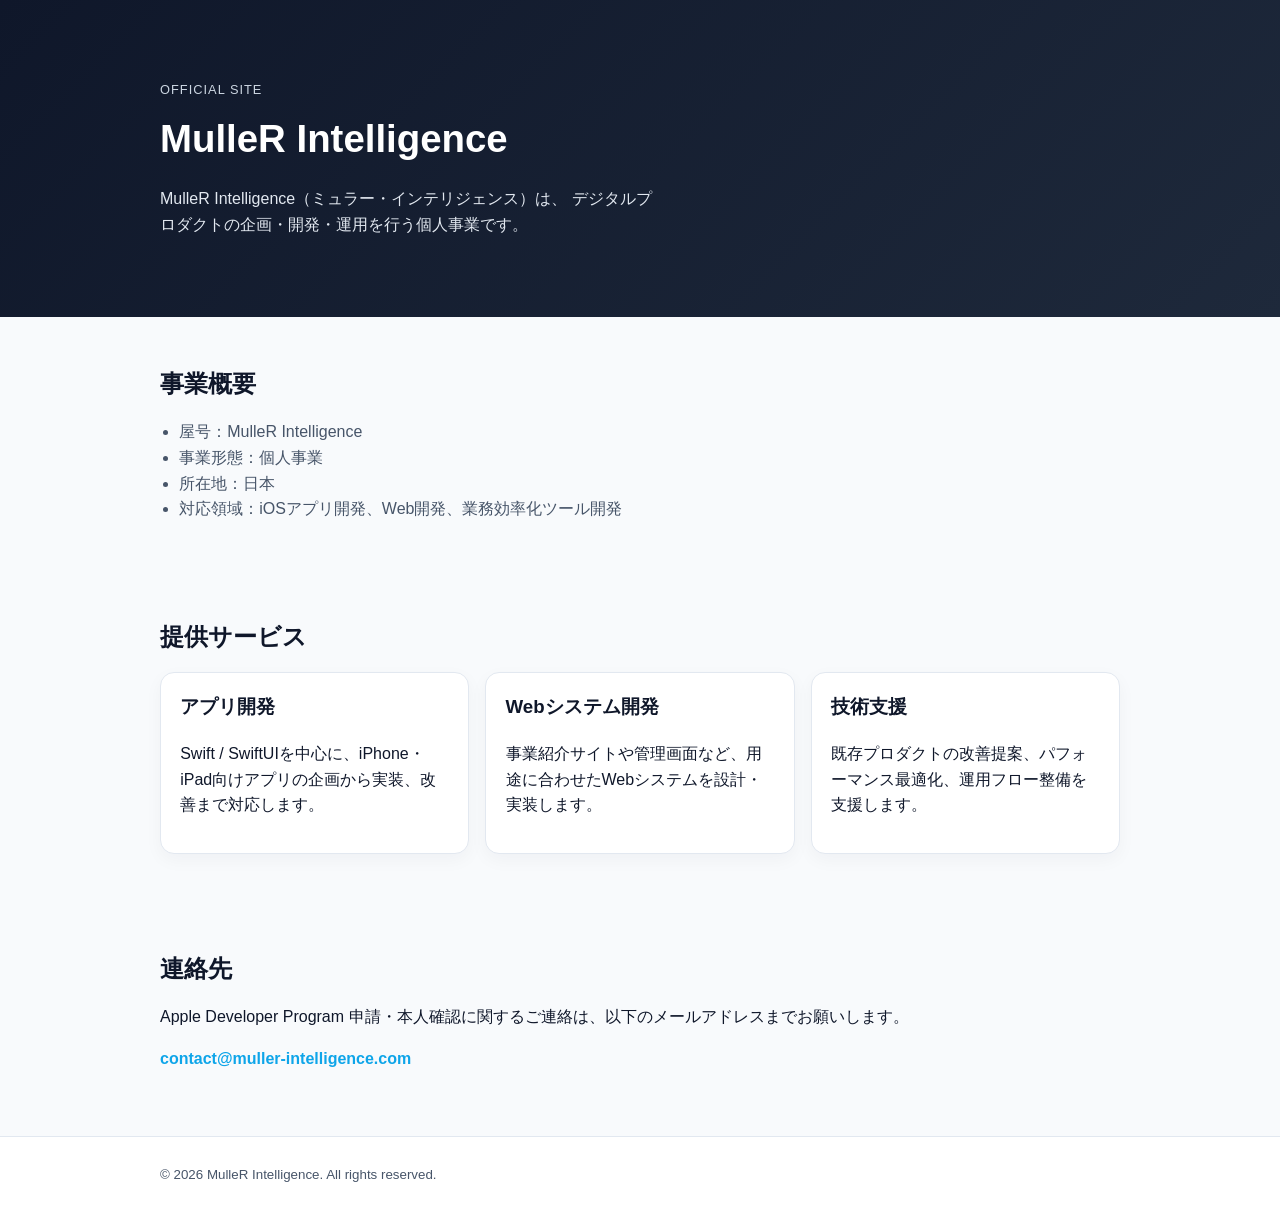
==== index.html @ 2020d54e "Add simple MulleR Intelligence company site" ====
<!doctype html>
<html lang="ja">
  <head>
    <meta charset="UTF-8" />
    <meta name="viewport" content="width=device-width, initial-scale=1.0" />
    <title>MulleR Intelligence | 公式サイト</title>
    <meta
      name="description"
      content="MulleR Intelligenceの公式サイト。Apple Developer Program申請時に利用できる、事業概要・連絡先・提供サービスを掲載しています。"
    />
    <link rel="stylesheet" href="styles.css" />
  </head>
  <body>
    <header class="hero">
      <div class="container">
        <p class="eyebrow">Official Site</p>
        <h1>MulleR Intelligence</h1>
        <p class="lead">
          MulleR Intelligence（ミュラー・インテリジェンス）は、
          デジタルプロダクトの企画・開発・運用を行う個人事業です。
        </p>
      </div>
    </header>

    <main>
      <section class="section container" id="about">
        <h2>事業概要</h2>
        <ul>
          <li>屋号：MulleR Intelligence</li>
          <li>事業形態：個人事業</li>
          <li>所在地：日本</li>
          <li>対応領域：iOSアプリ開発、Web開発、業務効率化ツール開発</li>
        </ul>
      </section>

      <section class="section container" id="services">
        <h2>提供サービス</h2>
        <div class="cards">
          <article class="card">
            <h3>アプリ開発</h3>
            <p>
              Swift / SwiftUIを中心に、iPhone・iPad向けアプリの企画から実装、改善まで対応します。
            </p>
          </article>
          <article class="card">
            <h3>Webシステム開発</h3>
            <p>
              事業紹介サイトや管理画面など、用途に合わせたWebシステムを設計・実装します。
            </p>
          </article>
          <article class="card">
            <h3>技術支援</h3>
            <p>
              既存プロダクトの改善提案、パフォーマンス最適化、運用フロー整備を支援します。
            </p>
          </article>
        </div>
      </section>

      <section class="section container" id="contact">
        <h2>連絡先</h2>
        <p>
          Apple Developer Program 申請・本人確認に関するご連絡は、以下のメールアドレスまでお願いします。
        </p>
        <p class="contact-link">
          <a href="mailto:contact@muller-intelligence.com">contact@muller-intelligence.com</a>
        </p>
      </section>
    </main>

    <footer>
      <div class="container footer-inner">
        <small>© 2026 MulleR Intelligence. All rights reserved.</small>
      </div>
    </footer>
  </body>
</html>
---- styles.css ----
:root {
  color-scheme: light;
  --bg: #f8fafc;
  --surface: #ffffff;
  --text: #0f172a;
  --muted: #475569;
  --line: #e2e8f0;
  --accent: #0ea5e9;
}

* {
  box-sizing: border-box;
}

body {
  margin: 0;
  font-family: -apple-system, BlinkMacSystemFont, "Segoe UI", Roboto, sans-serif;
  background: var(--bg);
  color: var(--text);
  line-height: 1.6;
}

.container {
  width: min(960px, calc(100% - 2rem));
  margin: 0 auto;
}

.hero {
  background: linear-gradient(135deg, #0f172a, #1e293b);
  color: #fff;
  padding: 5rem 0 4rem;
}

.eyebrow {
  margin: 0;
  letter-spacing: 0.08em;
  text-transform: uppercase;
  color: #cbd5e1;
  font-size: 0.8rem;
}

h1 {
  margin: 0.5rem 0 0;
  font-size: clamp(2rem, 3vw, 3rem);
}

.lead {
  margin-top: 1rem;
  max-width: 56ch;
  color: #e2e8f0;
}

.section {
  padding: 3rem 0;
}

h2 {
  font-size: 1.5rem;
  margin: 0 0 1rem;
}

ul {
  padding-left: 1.2rem;
  margin: 0;
  color: var(--muted);
}

.cards {
  display: grid;
  gap: 1rem;
  grid-template-columns: repeat(auto-fit, minmax(220px, 1fr));
}

.card {
  background: var(--surface);
  border: 1px solid var(--line);
  border-radius: 14px;
  padding: 1.2rem;
  box-shadow: 0 6px 18px rgba(15, 23, 42, 0.04);
}

.card h3 {
  margin-top: 0;
}

.contact-link a {
  color: var(--accent);
  font-weight: 600;
  text-decoration: none;
}

.contact-link a:hover {
  text-decoration: underline;
}

footer {
  border-top: 1px solid var(--line);
  background: #fff;
}

.footer-inner {
  padding: 1.5rem 0;
  color: var(--muted);
}
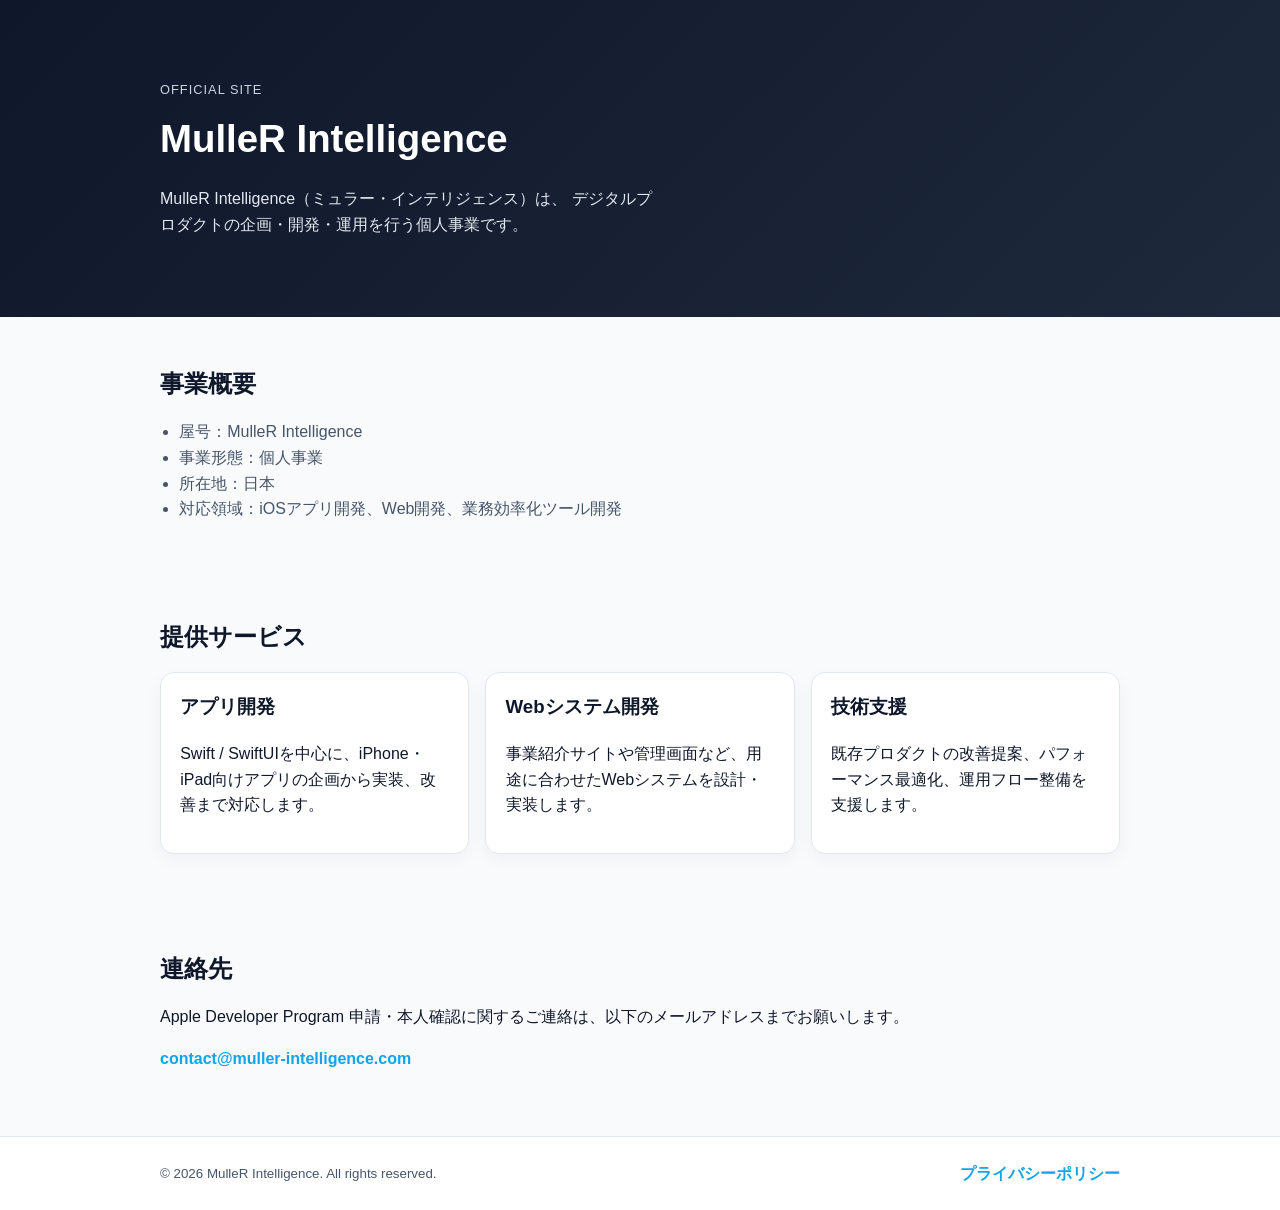
==== commit 587e9cba: "Add privacy policy page and footer navigation" ====
--- a/index.html
+++ b/index.html
@@ -69,8 +69,9 @@
     </main>
 
     <footer>
-      <div class="container footer-inner">
+      <div class="container footer-inner footer-links">
         <small>© 2026 MulleR Intelligence. All rights reserved.</small>
+        <a href="privacy-policy.html">プライバシーポリシー</a>
       </div>
     </footer>
   </body>
--- a/styles.css
+++ b/styles.css
@@ -102,3 +102,38 @@
   padding: 1.5rem 0;
   color: var(--muted);
 }
+
+.footer-links {
+  display: flex;
+  justify-content: space-between;
+  align-items: center;
+  gap: 1rem;
+}
+
+.footer-links a {
+  color: var(--accent);
+  text-decoration: none;
+  font-weight: 600;
+}
+
+.footer-links a:hover {
+  text-decoration: underline;
+}
+
+.policy p,
+.policy ul {
+  color: var(--muted);
+  margin-bottom: 1rem;
+}
+
+.policy-updated {
+  font-size: 0.95rem;
+  margin-top: 2rem;
+}
+
+@media (max-width: 640px) {
+  .footer-links {
+    flex-direction: column;
+    align-items: flex-start;
+  }
+}
